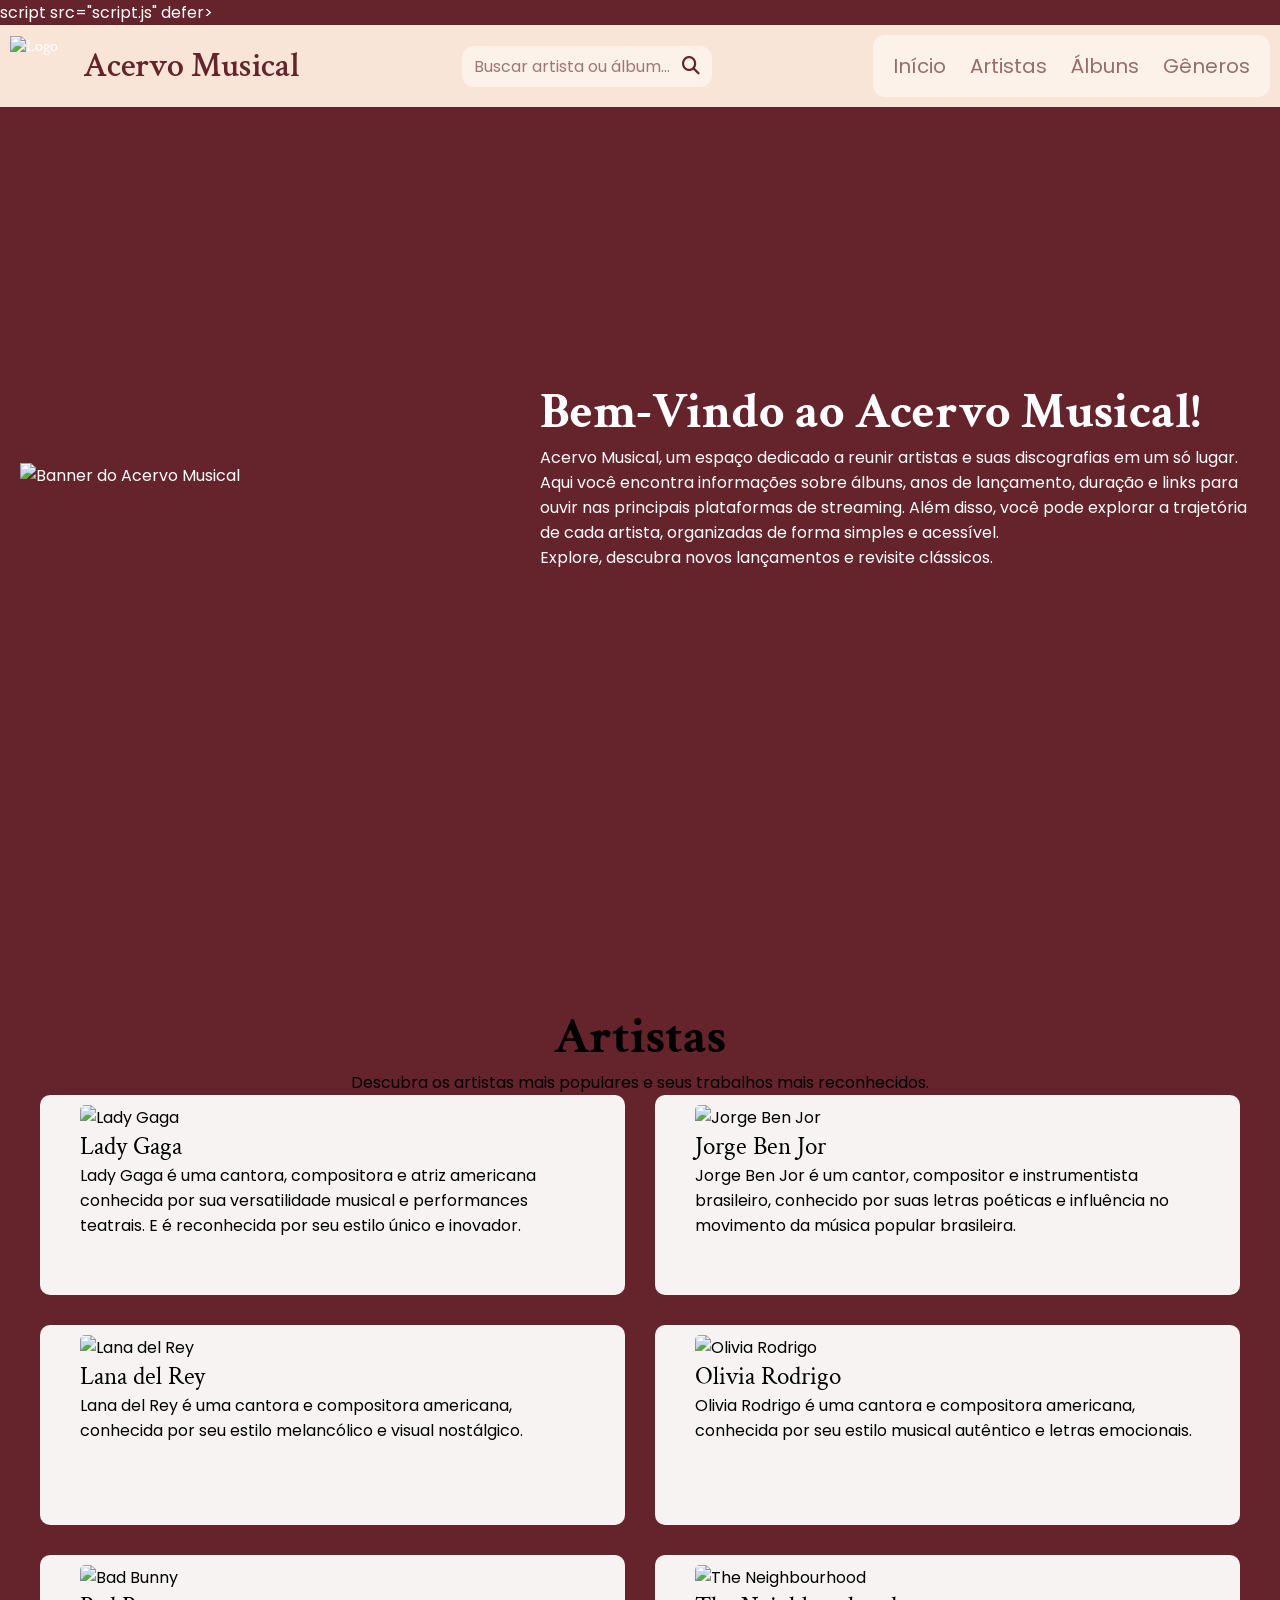
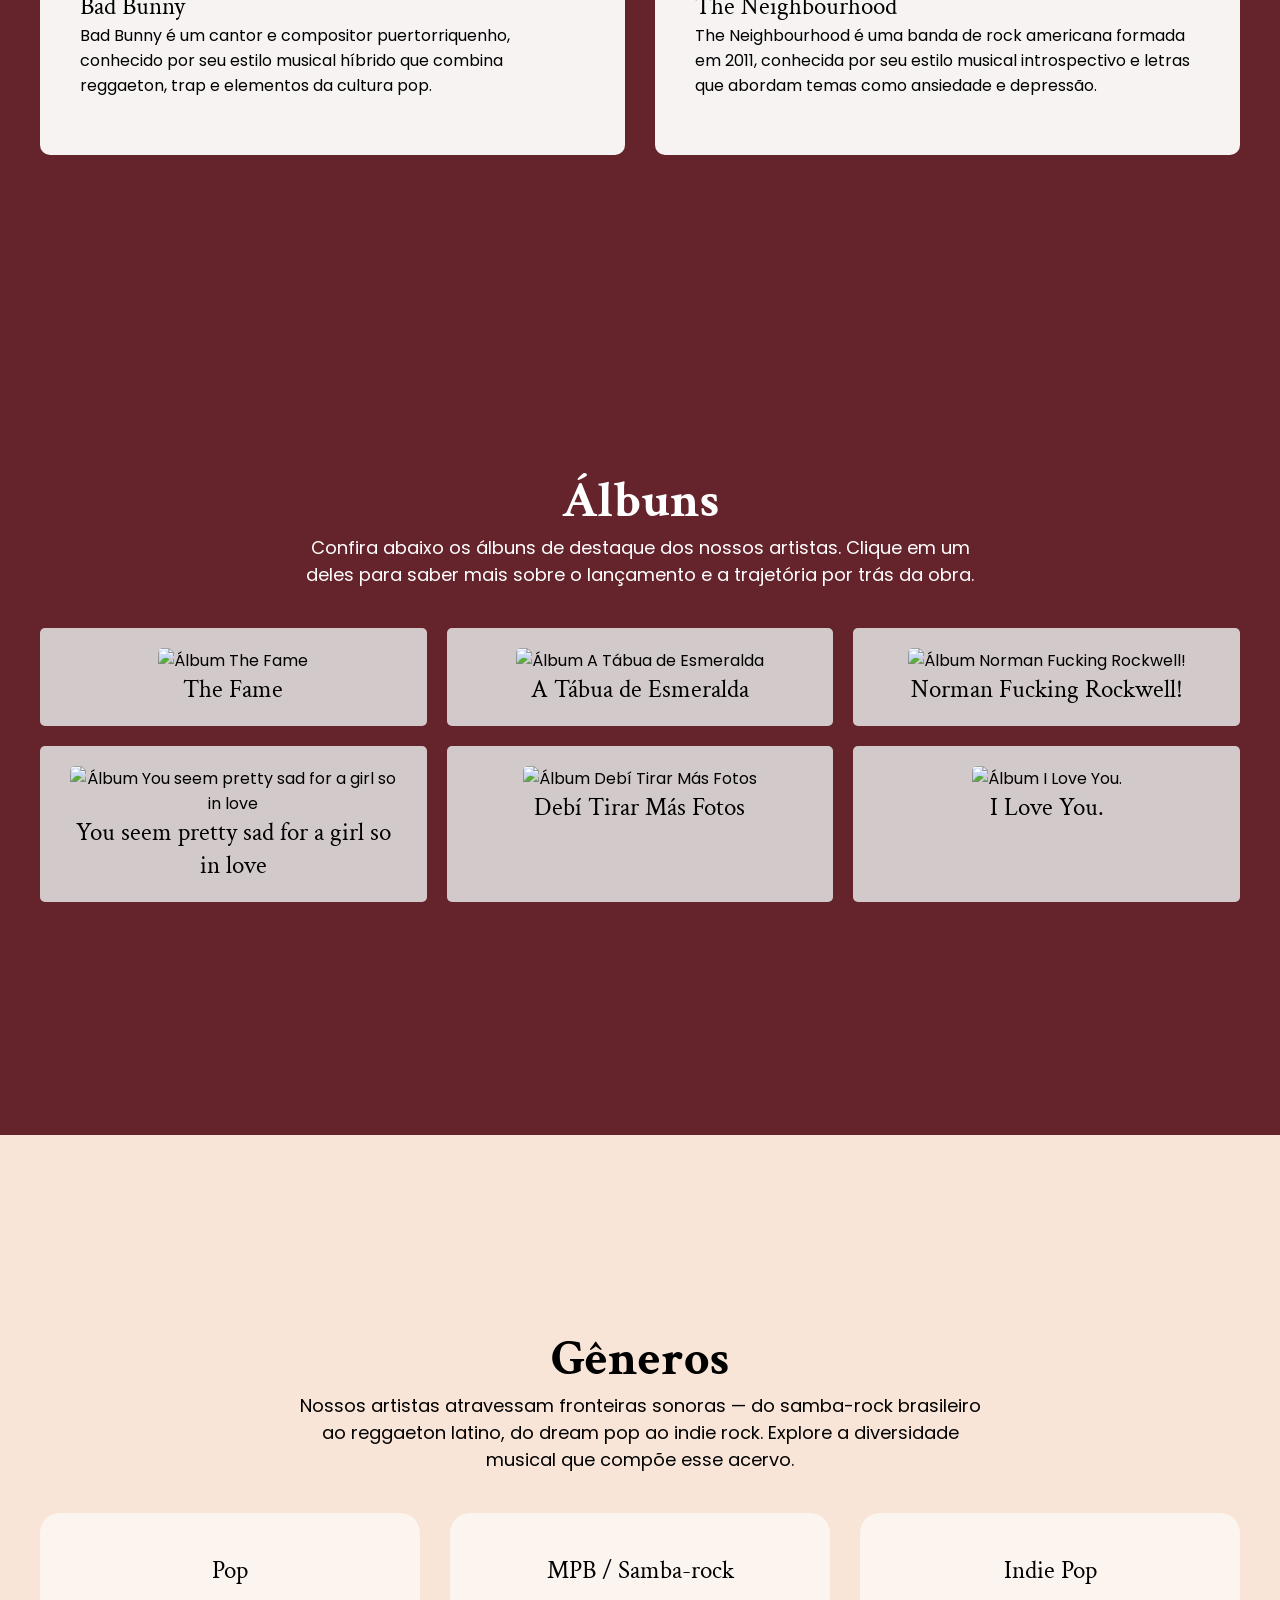
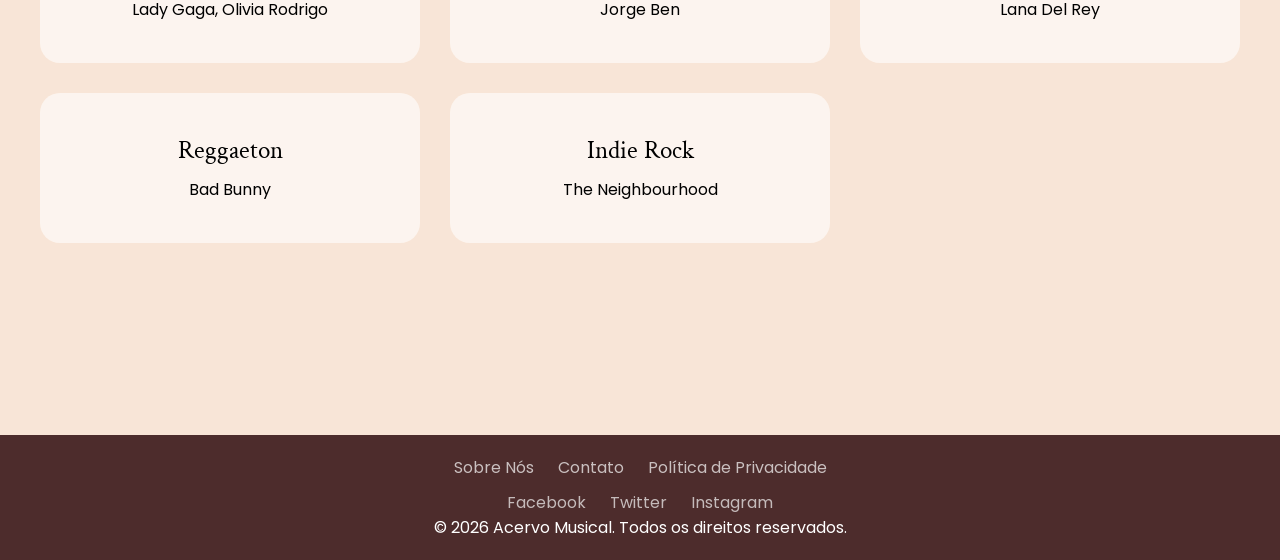
==== index.html @ 3eded98d "atualização 2.0" ====
<!DOCTYPE html>
<html lang="en">
<head>
    <meta charset="UTF-8">
    <meta name="viewport" content="width=device-width, initial-scale=1.0">
    <link rel="stylesheet" href="style.css">
   <link rel="preconnect" href="https://fonts.googleapis.com">
<link rel="preconnect" href="https://fonts.gstatic.com" crossorigin>
<link rel="stylesheet" href="https://cdnjs.cloudflare.com/ajax/libs/font-awesome/6.5.1/css/all.min.css">
<link href="https://fonts.googleapis.com/css2?family=Crimson+Text:ital,wght@0,400;0,600;0,700;1,400;1,600;1,700&family=Poppins:ital,wght@0,100;0,200;0,300;0,400;0,500;0,600;0,700;0,800;0,900;1,100;1,200;1,300;1,400;1,500;1,600;1,700;1,800;1,900&display=swap" rel="stylesheet">
script src="script.js" defer></script>
    <title>Acervo Musical</title>
</head>
<body>
    <header>
         <div class="marca">
        <img src="imagens/logo.png" alt="Logo" class="logotipo">
        <span class="titulo">Acervo Musical</span>
    </div>

     <div class="barraPesquisa">
        <input type="text" id="pesquisaInput" placeholder="Buscar artista ou álbum...">
       <button type="submit" id="pesquisaBtn">
         <i class="fa-solid fa-magnifying-glass"></i>
       </button>
    </div>
        <nav>
            <ul>
                <li><a href="#inicio">Início</a></li>
                <li><a href="#artistas">Artistas</a></li>
                <li><a href="#albuns">Álbuns</a></li>
                <li><a href="#gêneros">Gêneros</a></li>
            </ul>
        </nav>
        </ul>
    </header>

<!-- seção 1 -->
    <section class="secao1" id="inicio">
        <img class="banner" src="imagens/intro1.png" alt="Banner do Acervo Musical">
        <div class="texto">
            <h1>Bem-Vindo ao Acervo Musical!</h1>
            <p>Acervo Musical, um espaço dedicado a reunir artistas e suas discografias em um só lugar. Aqui você encontra informações sobre álbuns, anos de lançamento, duração e links para ouvir nas principais plataformas de streaming. Além disso, você pode explorar a trajetória de cada artista, organizadas de forma simples e acessível. <br>Explore, descubra novos lançamentos e revisite clássicos.</p>
        </div>
    </section>

    <!-- seção 2 -->
    <section class="secao2" id="artistas">
        <h2 class="titulosecao">Artistas</h2>
        <p>Descubra os artistas mais populares e seus trabalhos mais reconhecidos.</p>
        <div class="artistasCards">
            <!-- Conteúdo da seção de artistas -->
             <div class="card">
                <img src="imagens/Lady Gaga ♰.jpg" alt="Lady Gaga" width="200" height="200">
                <h3>Lady Gaga</h3>
                <p>Lady Gaga é uma cantora, compositora e atriz americana conhecida por sua versatilidade musical e performances teatrais. E é reconhecida por seu estilo único e inovador.</p>
             </div>
             <div class="card">
                <img src="imagens/jorge ben, jorge benjor.jpg" alt="Jorge Ben Jor" width="200" height="200">
                <h3>Jorge Ben Jor</h3>
                <p>Jorge Ben Jor é um cantor, compositor e instrumentista brasileiro, conhecido por suas letras poéticas e influência no movimento da música popular brasileira.</p>
             </div>
            <div class="card">
                <img src="imagens/Lana del Rey.jpg" alt="Lana del Rey" width="200" height="200">
                <h3>Lana del Rey</h3>
                <p>Lana del Rey é uma cantora e compositora americana, conhecida por seu estilo melancólico e visual nostálgico.</p>
            </div>
            <div class="card">
                <img src="imagens/Olivia!.jpg" alt="Olivia Rodrigo" width="200" height="200">
                <h3>Olivia Rodrigo</h3>
                <p>Olivia Rodrigo é uma cantora e compositora americana, conhecida por seu estilo musical autêntico e letras emocionais.</p>
            </div>
            <div class="card">
                <img src="imagens/badbunny.jpg" alt="Bad Bunny" width="200" height="200">
                <h3>Bad Bunny</h3>
                <p>Bad Bunny é um cantor e compositor puertorriquenho, conhecido por seu estilo musical híbrido que combina reggaeton, trap e elementos da cultura pop.</p>
            </div>
            <div class="card">
                <img src="imagens/The nbhd ⋆౨ৎ˚⟡˖.jpg" alt="The Neighbourhood" width="200" height="200">
                <h3>The Neighbourhood</h3>
                <p>The Neighbourhood é uma banda de rock americana formada em 2011, conhecida por seu estilo musical introspectivo e letras que abordam temas como ansiedade e depressão.</p>
            </div>
        </div>
    </section>

    <!-- Seção 3: Álbuns -->
    <section class="secao3" id="albuns">
        <h2 class="titulosecao">Álbuns</h2>
        <p class="introsecao">Confira abaixo os álbuns de destaque dos nossos artistas. Clique em um deles para saber mais sobre o lançamento e a trajetória por trás da obra.</p>
         <div class="divalbunsimg">
        <div class="albumCard">
          <img src="imagens/Lady Gaga _ The Fame Album Cover HQ.jpg" alt="Álbum The Fame">
          <h3>The Fame</h3>
        </div>
        <div class="albumCard">
         <img src="imagens/Jorge Ben - A Tabua De Esmeralda _ Jorge ben, Tabua de esmeralda, Capas de álbuns de rock.jpg" alt="Álbum A Tábua de Esmeralda">
         <h3>A Tábua de Esmeralda</h3>
        </div>
            <div class="albumCard">
         <img src="imagens/Lana Del Rey - Norman Fucking Rockwell! album cover.jpg" alt="Álbum Norman Fucking Rockwell!">
         <h3>Norman Fucking Rockwell!</h3>
        </div>
            <div class="albumCard">
         <img src="imagens/download (5).jpg" alt="Álbum You seem pretty sad for a girl so in love">
         <h3>You seem pretty sad for a girl so in love</h3>
        </div>
             <div class="albumCard">
         <img src="imagens/DTmF.jpg" alt="Álbum Debí Tirar Más Fotos">
         <h3>Debí Tirar Más Fotos</h3>
        </div>
               <div class="albumCard">
         <img src="imagens/download (6).jpg" alt="Álbum I Love You.">
         <h3>I Love You.</h3>
        </div>


    </section>

    <!-- Seção 4: Gêneros -->
    <section class="secao4" id="gêneros">
    <h2 class="titulosecao">Gêneros</h2>
    <p class="introsecao">Nossos artistas atravessam fronteiras sonoras — do samba-rock brasileiro ao reggaeton latino, do dream pop ao indie rock. Explore a diversidade musical que compõe esse acervo.</p>

    <div class="generosCards">
        <div class="generoCard">
            <h3>Pop</h3>
            <p>Lady Gaga, Olivia Rodrigo</p>
        </div>

        <div class="generoCard">
            <h3>MPB / Samba-rock</h3>
            <p>Jorge Ben</p>
        </div>

        <div class="generoCard">
            <h3>Indie Pop</h3>
            <p>Lana Del Rey</p>
        </div>

        <div class="generoCard">
            <h3>Reggaeton</h3>
            <p>Bad Bunny</p>
        </div>

        <div class="generoCard">
            <h3>Indie Rock</h3>
            <p>The Neighbourhood</p>
        </div>
    </div>
</section>
</body>
<footer>
    <div class="footer-links">
      <a href="#">Sobre Nós</a>
      <a href="#">Contato</a>
      <a href="#">Política de Privacidade</a>
    </div>
    <div class="social-media">
      <a href="#">Facebook</a>
      <a href="#">Twitter</a>
      <a href="#">Instagram</a>
    </div>
    <p>&copy; 2026 Acervo Musical. Todos os direitos reservados.</p>
</footer>
</html>
---- style.css ----
*{
    margin: 0;
    padding: 0;
    box-sizing: border-box;
}

html{
    scroll-behavior: smooth;
}
body{
    font-family: 'Poppins', serif;
    background-color: #65232B;
    color: #fff;
}

a{
    color:rgb(109, 55, 55);
    opacity: 0.7;
    transition: all 0.3s ease-in-out;
    text-decoration: none;

    &:hover{
        opacity: 1;
    }
}


header{
    width: 100%;
    display: flex;
    justify-content: space-between;
    padding: 10px;
    background-color: #F8E5D7;
    align-items: center;
    position: fixed;
    z-index: 99;

    .marca{
        display: flex;
        align-items: center;
        gap: 13px;
        font-family: 'Crimson Text', serif;
    }
    .titulo{
        font-size: 34px;
        color: #65232B;
        font-weight: 600;
    }
    
    ul{
        display: flex;
        list-style: none;
        gap: 24px;
        font-size: 20px;
        background-color: rgba(255, 255, 255, 0.466);
        padding: 16px 20px;
        border-radius: 12px;
    }
}

.logotipo{
    width: 60px;
    height: 60px;
}

.barraPesquisa{
    display: flex;
    align-items: center;
    background-color: rgba(255, 255, 255, 0.466);
    border-radius: 12px;
    padding: 8px 12px;
    gap: 8px;

    input{
        border: none;
        background: transparent;
        outline: none;
        font-family: 'Poppins', serif;
        font-size: 16px;
        color: #65232B;
        width: 200px;

        &::placeholder{
            color: rgba(101, 35, 43, 0.6);
        }
    
}

    button{
        border: none;
        background: transparent;
        cursor: pointer;
        font-size: 18px;
        color: #65232B;
        transition: transform 0.2s ease-in-out;

        &:hover{
            transform: scale(1.1);
        }
    }
}


.titulosecao{
    font-size: 50px;
    font-family: 'Crimson Text', serif;
    text-align: center;
}


.secao1{
    background-color: #65232B;
    background-position: center;
    min-height: 100vh;
    height: auto;
    padding: 80px 20px;
    display: flex;
    flex-direction: row;
    justify-content: center;
    align-items: center;
    gap: 40px;

    .banner{
        height: 60%;
        width: 40%;
    }

    .texto{
        width:60%;

      h1{
         font-family: 'Crimson Text', serif;
         font-size: 50px;
        }
    }
}


.secao2{
    background-image: url(imagens/secao2.jpg);
    background-size: cover;
    background-position: center;
    min-height: 100vh;
    height: auto;
    padding: 80px 20px;
    display: flex;
    flex-direction: column;
    align-items: center;
    justify-content: center;
    color:black;
}

.artistasCards{
    display: grid;
    grid-template-columns: repeat(2, 1fr);
    flex-wrap: wrap;
    justify-content: center;
    gap: 30px;
    width: 100%;
    max-width: 1200px;
}

.card{ 
    width: 100%;
    min-height: 200px;   
    background-color: rgba(255, 255, 255, 0.945);
    border-radius: 10px;
    padding: 10px 40px;
    color: black;
    box-sizing: border-box;
    overflow: hidden;

    h3{
        font-family: 'Crimson Text', serif;
        font-size: 25px;
        font-weight: 300;
    }

    img{
        width: 60%;
        height: 300px;
        border-radius: 5px;
        object-fit: cover;
    }
}

.secao3{
    min-height: 100vh;
    height: auto;
    padding: 60px 20px;
    display: flex;
    flex-direction: column;
    align-items: center;
    justify-content: center;
    
}

.divalbunsimg{
    display: grid;
    grid-template-columns: repeat(3, 1fr);
    justify-content: center;
    gap: 20px;
    width: 100%;
    max-width: 1200px;
}

.albumCard{ 
    width: 100%;
    min-height: 40px;   
    background-color: rgba(224, 222, 222, 0.89);
    border-radius: 5px;
    padding: 20px 30px;
    color: black;
    box-sizing: border-box;
    overflow: hidden;
    text-align: center;

    h3{
        font-family: 'Crimson Text', serif;
        font-size: 25px;
        font-weight: 200;
    }

    img{
        width: 90%;
        height: 300px;
        object-fit: cover;
        border-radius: 5px;
    }
}


.secao4{
    color: black;
    background-color: #F8E5D7;
    min-height: 100vh;
    display: flex;
    flex-direction: column;
    align-items: center;
    justify-content: center;
    padding: 60px 20px;
}

.introsecao{
    max-width: 700px;
    text-align: center;
    margin-bottom: 40px;
    font-size: 18px;
}

.generosCards{
    display: grid;
    grid-template-columns: repeat(3, 1fr);
    gap: 30px;
    width: 100%;
    max-width: 1200px;
}

.generoCard{
    min-height: 150px;
    background-color: rgba(255, 255, 255, 0.596);
    border-radius: 20px;
    padding: 20px;
    color: black;
    box-sizing: border-box;
    overflow: hidden;
    display: flex;
    flex-direction: column;
    align-items: center;
    justify-content: center;
    text-align: center;

    h3{
        font-family: 'Crimson Text', serif;
        font-size: 25px;
        font-weight: 200;
        margin-bottom: 10px;
    }
}

footer{
    background-color: #4d2c2c;
    color: #fff;
    padding: 20px;
    text-align: center;
}

.footer-links {
  margin-bottom: 10px;
}

.footer-links a {
  color: #fff;
  text-decoration: none;
  margin: 0 10px;
}

.social-media a {
  color: #f8f8f8;
  text-decoration: none;
  margin: 0 10px;
}
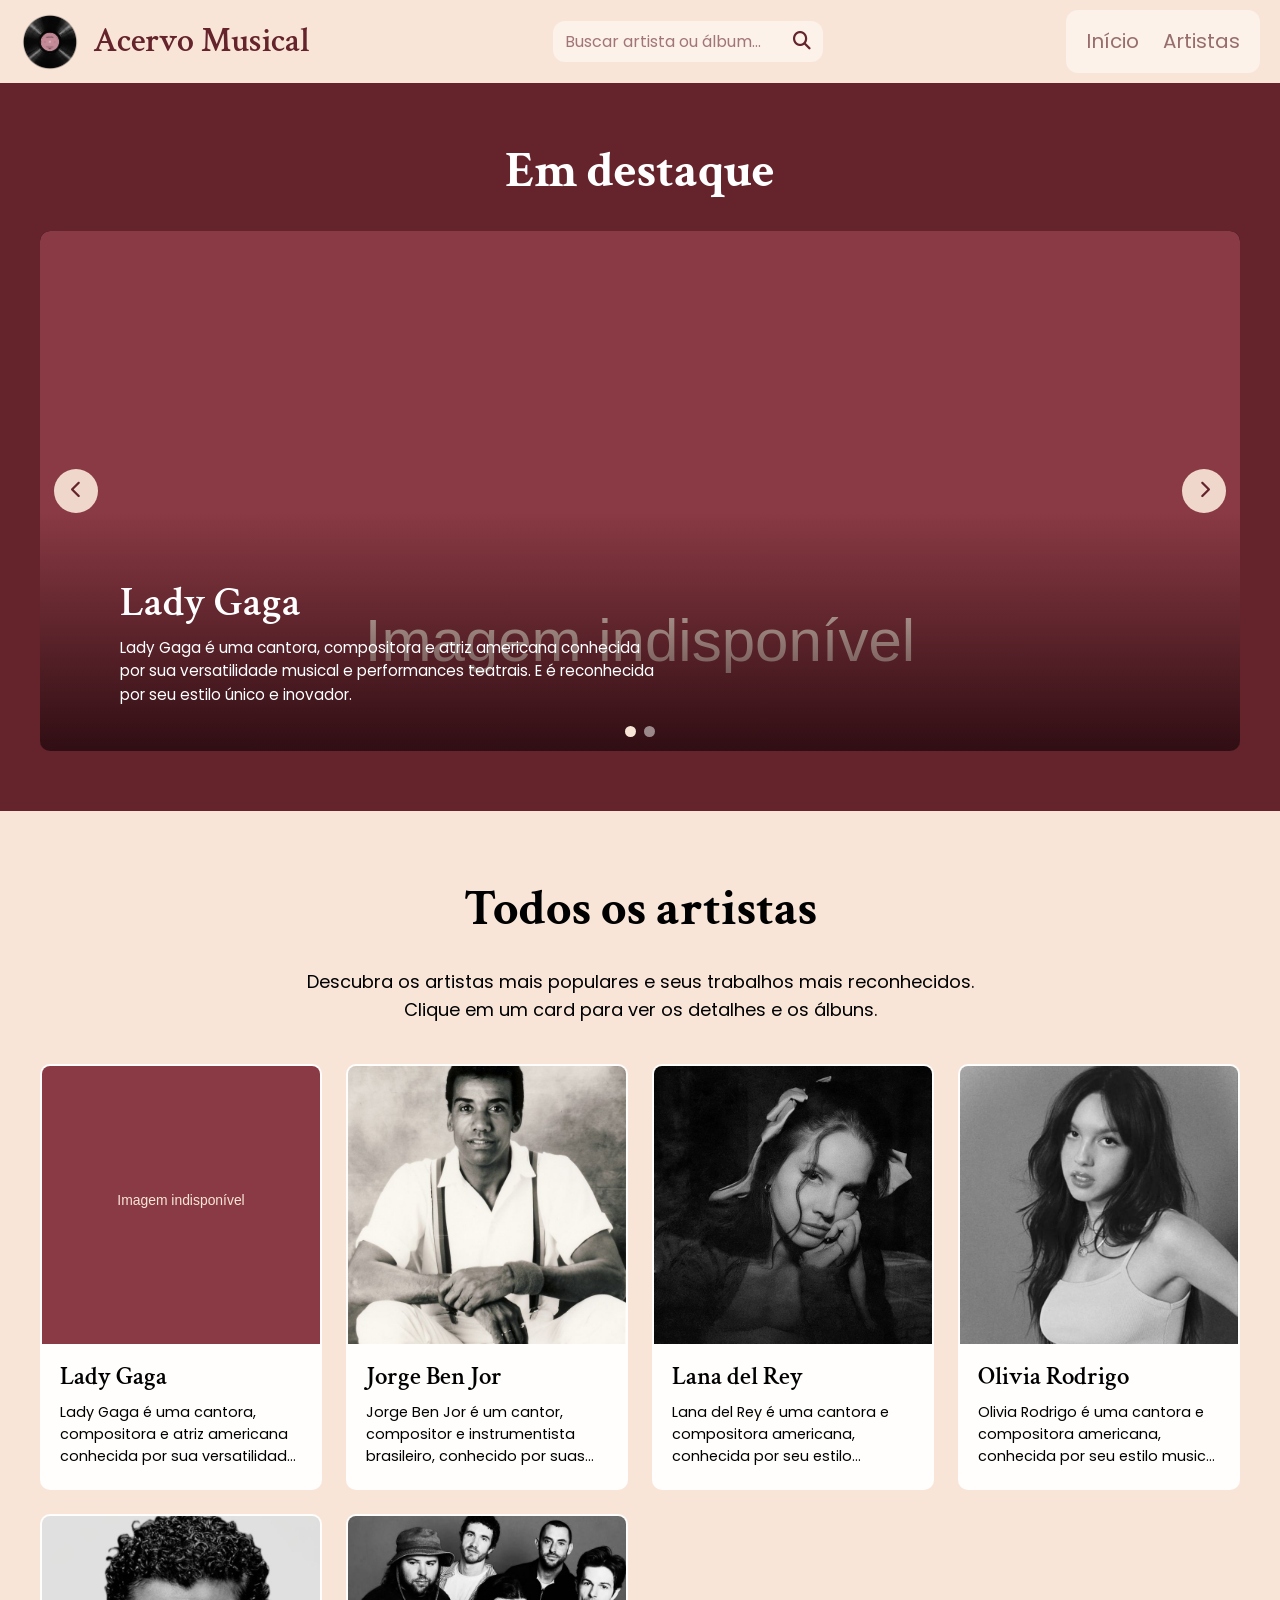
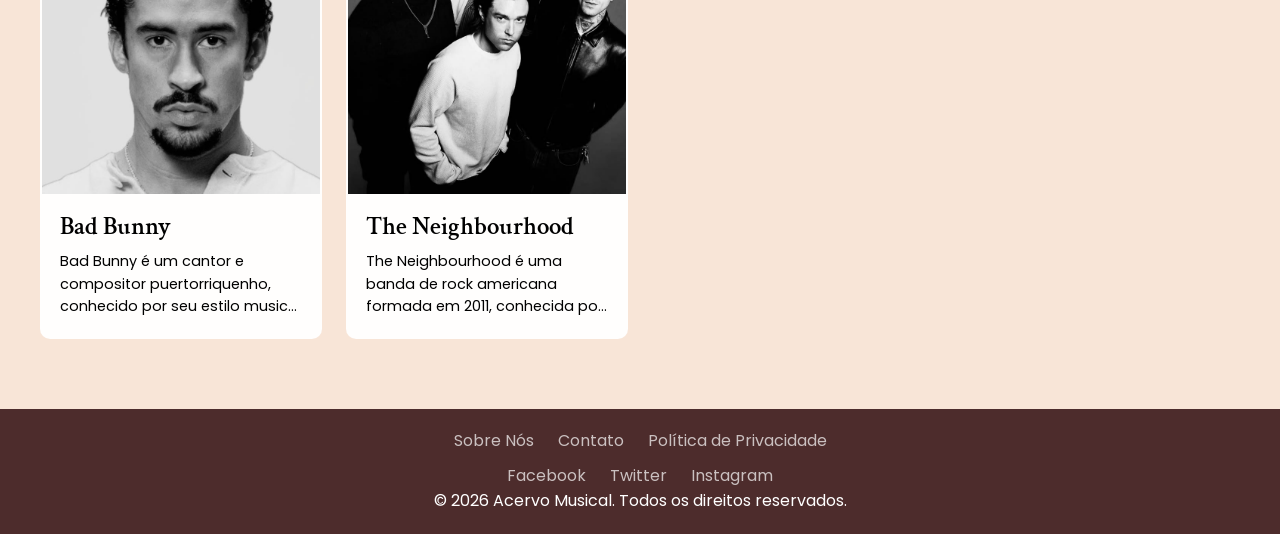
==== commit 2e4c70f2: "Nova atualização 0.1??" ====
--- a/index.html
+++ b/index.html
@@ -1,165 +1,74 @@
 <!DOCTYPE html>
-<html lang="en">
+<html lang="pt-BR">
 <head>
     <meta charset="UTF-8">
     <meta name="viewport" content="width=device-width, initial-scale=1.0">
-    <link rel="stylesheet" href="style.css">
-   <link rel="preconnect" href="https://fonts.googleapis.com">
-<link rel="preconnect" href="https://fonts.gstatic.com" crossorigin>
-<link rel="stylesheet" href="https://cdnjs.cloudflare.com/ajax/libs/font-awesome/6.5.1/css/all.min.css">
-<link href="https://fonts.googleapis.com/css2?family=Crimson+Text:ital,wght@0,400;0,600;0,700;1,400;1,600;1,700&family=Poppins:ital,wght@0,100;0,200;0,300;0,400;0,500;0,600;0,700;0,800;0,900;1,100;1,200;1,300;1,400;1,500;1,600;1,700;1,800;1,900&display=swap" rel="stylesheet">
-script src="script.js" defer></script>
+    <link rel="preconnect" href="https://fonts.googleapis.com">
+    <link rel="preconnect" href="https://fonts.gstatic.com" crossorigin>
+    <link rel="stylesheet" href="https://cdnjs.cloudflare.com/ajax/libs/font-awesome/6.5.1/css/all.min.css">
+    <link href="https://fonts.googleapis.com/css2?family=Crimson+Text:ital,wght@0,400;0,600;0,700;1,400&family=Poppins:wght@300;400;500;600&display=swap" rel="stylesheet">
+    <link rel="stylesheet" href="./assets/css/style.css">
+    <script src="./assets/js/app.js" type="module"></script>
     <title>Acervo Musical</title>
 </head>
 <body>
     <header>
-         <div class="marca">
-        <img src="imagens/logo.png" alt="Logo" class="logotipo">
-        <span class="titulo">Acervo Musical</span>
-    </div>
+        <a class="marca" href="index.html" aria-label="Acervo Musical, página inicial">
+            <img src="assets/imagens/logo.png" alt="Logotipo" class="logotipo">
+            <span class="titulo">Acervo Musical</span>
+        </a>
 
-     <div class="barraPesquisa">
-        <input type="text" id="pesquisaInput" placeholder="Buscar artista ou álbum...">
-       <button type="submit" id="pesquisaBtn">
-         <i class="fa-solid fa-magnifying-glass"></i>
-       </button>
-    </div>
+        <div class="barraPesquisa">
+            <input type="text" id="pesquisaInput" placeholder="Buscar artista ou álbum..." aria-label="Buscar artista ou álbum">
+            <button type="button" id="pesquisaBtn" aria-label="Buscar">
+                <i class="fa-solid fa-magnifying-glass"></i>
+            </button>
+        </div>
+
         <nav>
             <ul>
-                <li><a href="#inicio">Início</a></li>
-                <li><a href="#artistas">Artistas</a></li>
-                <li><a href="#albuns">Álbuns</a></li>
-                <li><a href="#gêneros">Gêneros</a></li>
+                <li><a href="index.html">Início</a></li>
+                <li><a href="index.html#artistas">Artistas</a></li>
             </ul>
         </nav>
-        </ul>
     </header>
 
-<!-- seção 1 -->
-    <section class="secao1" id="inicio">
-        <img class="banner" src="imagens/intro1.png" alt="Banner do Acervo Musical">
-        <div class="texto">
-            <h1>Bem-Vindo ao Acervo Musical!</h1>
-            <p>Acervo Musical, um espaço dedicado a reunir artistas e suas discografias em um só lugar. Aqui você encontra informações sobre álbuns, anos de lançamento, duração e links para ouvir nas principais plataformas de streaming. Além disso, você pode explorar a trajetória de cada artista, organizadas de forma simples e acessível. <br>Explore, descubra novos lançamentos e revisite clássicos.</p>
+    <main>
+        <!-- Tela 1: itens em destaque (carrossel) -->
+        <section class="secao-destaques" id="inicio" aria-labelledby="titulo-destaques">
+            <h2 class="titulosecao" id="titulo-destaques">Em destaque</h2>
+            <div class="carrossel" id="carrossel" aria-roledescription="carrossel">
+                <div class="carrossel-trilho" id="carrossel-trilho"></div>
+                <button class="carrossel-seta anterior" id="seta-anterior" aria-label="Destaque anterior">
+                    <i class="fa-solid fa-chevron-left"></i>
+                </button>
+                <button class="carrossel-seta proxima" id="seta-proxima" aria-label="Próximo destaque">
+                    <i class="fa-solid fa-chevron-right"></i>
+                </button>
+                <div class="carrossel-pontos" id="carrossel-pontos"></div>
+            </div>
+        </section>
+
+        <!-- Tela 1: todos os itens (grade de cards) -->
+        <section class="secao-artistas" id="artistas" aria-labelledby="titulo-artistas">
+            <h2 class="titulosecao" id="titulo-artistas">Todos os artistas</h2>
+            <p class="introsecao">Descubra os artistas mais populares e seus trabalhos mais reconhecidos. Clique em um card para ver os detalhes e os álbuns.</p>
+            <div class="artistasCards" id="lista-artistas"></div>
+        </section>
+    </main>
+
+    <footer>
+        <div class="footer-links">
+            <a href="#">Sobre Nós</a>
+            <a href="#">Contato</a>
+            <a href="#">Política de Privacidade</a>
         </div>
-    </section>
-
-    <!-- seção 2 -->
-    <section class="secao2" id="artistas">
-        <h2 class="titulosecao">Artistas</h2>
-        <p>Descubra os artistas mais populares e seus trabalhos mais reconhecidos.</p>
-        <div class="artistasCards">
-            <!-- Conteúdo da seção de artistas -->
-             <div class="card">
-                <img src="imagens/Lady Gaga ♰.jpg" alt="Lady Gaga" width="200" height="200">
-                <h3>Lady Gaga</h3>
-                <p>Lady Gaga é uma cantora, compositora e atriz americana conhecida por sua versatilidade musical e performances teatrais. E é reconhecida por seu estilo único e inovador.</p>
-             </div>
-             <div class="card">
-                <img src="imagens/jorge ben, jorge benjor.jpg" alt="Jorge Ben Jor" width="200" height="200">
-                <h3>Jorge Ben Jor</h3>
-                <p>Jorge Ben Jor é um cantor, compositor e instrumentista brasileiro, conhecido por suas letras poéticas e influência no movimento da música popular brasileira.</p>
-             </div>
-            <div class="card">
-                <img src="imagens/Lana del Rey.jpg" alt="Lana del Rey" width="200" height="200">
-                <h3>Lana del Rey</h3>
-                <p>Lana del Rey é uma cantora e compositora americana, conhecida por seu estilo melancólico e visual nostálgico.</p>
-            </div>
-            <div class="card">
-                <img src="imagens/Olivia!.jpg" alt="Olivia Rodrigo" width="200" height="200">
-                <h3>Olivia Rodrigo</h3>
-                <p>Olivia Rodrigo é uma cantora e compositora americana, conhecida por seu estilo musical autêntico e letras emocionais.</p>
-            </div>
-            <div class="card">
-                <img src="imagens/badbunny.jpg" alt="Bad Bunny" width="200" height="200">
-                <h3>Bad Bunny</h3>
-                <p>Bad Bunny é um cantor e compositor puertorriquenho, conhecido por seu estilo musical híbrido que combina reggaeton, trap e elementos da cultura pop.</p>
-            </div>
-            <div class="card">
-                <img src="imagens/The nbhd ⋆౨ৎ˚⟡˖.jpg" alt="The Neighbourhood" width="200" height="200">
-                <h3>The Neighbourhood</h3>
-                <p>The Neighbourhood é uma banda de rock americana formada em 2011, conhecida por seu estilo musical introspectivo e letras que abordam temas como ansiedade e depressão.</p>
-            </div>
+        <div class="social-media">
+            <a href="#">Facebook</a>
+            <a href="#">Twitter</a>
+            <a href="#">Instagram</a>
         </div>
-    </section>
-
-    <!-- Seção 3: Álbuns -->
-    <section class="secao3" id="albuns">
-        <h2 class="titulosecao">Álbuns</h2>
-        <p class="introsecao">Confira abaixo os álbuns de destaque dos nossos artistas. Clique em um deles para saber mais sobre o lançamento e a trajetória por trás da obra.</p>
-         <div class="divalbunsimg">
-        <div class="albumCard">
-          <img src="imagens/Lady Gaga _ The Fame Album Cover HQ.jpg" alt="Álbum The Fame">
-          <h3>The Fame</h3>
-        </div>
-        <div class="albumCard">
-         <img src="imagens/Jorge Ben - A Tabua De Esmeralda _ Jorge ben, Tabua de esmeralda, Capas de álbuns de rock.jpg" alt="Álbum A Tábua de Esmeralda">
-         <h3>A Tábua de Esmeralda</h3>
-        </div>
-            <div class="albumCard">
-         <img src="imagens/Lana Del Rey - Norman Fucking Rockwell! album cover.jpg" alt="Álbum Norman Fucking Rockwell!">
-         <h3>Norman Fucking Rockwell!</h3>
-        </div>
-            <div class="albumCard">
-         <img src="imagens/download (5).jpg" alt="Álbum You seem pretty sad for a girl so in love">
-         <h3>You seem pretty sad for a girl so in love</h3>
-        </div>
-             <div class="albumCard">
-         <img src="imagens/DTmF.jpg" alt="Álbum Debí Tirar Más Fotos">
-         <h3>Debí Tirar Más Fotos</h3>
-        </div>
-               <div class="albumCard">
-         <img src="imagens/download (6).jpg" alt="Álbum I Love You.">
-         <h3>I Love You.</h3>
-        </div>
-
-
-    </section>
-
-    <!-- Seção 4: Gêneros -->
-    <section class="secao4" id="gêneros">
-    <h2 class="titulosecao">Gêneros</h2>
-    <p class="introsecao">Nossos artistas atravessam fronteiras sonoras — do samba-rock brasileiro ao reggaeton latino, do dream pop ao indie rock. Explore a diversidade musical que compõe esse acervo.</p>
-
-    <div class="generosCards">
-        <div class="generoCard">
-            <h3>Pop</h3>
-            <p>Lady Gaga, Olivia Rodrigo</p>
-        </div>
-
-        <div class="generoCard">
-            <h3>MPB / Samba-rock</h3>
-            <p>Jorge Ben</p>
-        </div>
-
-        <div class="generoCard">
-            <h3>Indie Pop</h3>
-            <p>Lana Del Rey</p>
-        </div>
-
-        <div class="generoCard">
-            <h3>Reggaeton</h3>
-            <p>Bad Bunny</p>
-        </div>
-
-        <div class="generoCard">
-            <h3>Indie Rock</h3>
-            <p>The Neighbourhood</p>
-        </div>
-    </div>
-</section>
+        <p>&copy; 2026 Acervo Musical. Todos os direitos reservados.</p>
+    </footer>
 </body>
-<footer>
-    <div class="footer-links">
-      <a href="#">Sobre Nós</a>
-      <a href="#">Contato</a>
-      <a href="#">Política de Privacidade</a>
-    </div>
-    <div class="social-media">
-      <a href="#">Facebook</a>
-      <a href="#">Twitter</a>
-      <a href="#">Instagram</a>
-    </div>
-    <p>&copy; 2026 Acervo Musical. Todos os direitos reservados.</p>
-</footer>
 </html>
--- a/assets/css/style.css
+++ b/assets/css/style.css
@@ -0,0 +1,412 @@
+:root {
+    --vinho: #65232B;
+    --vinho-escuro: #4d2c2c;
+    --creme: #F8E5D7;
+    --vidro: rgba(255, 255, 255, 0.466);
+    --raio: 10px;
+    --largura: 1200px;
+}
+
+* {
+    margin: 0;
+    padding: 0;
+    box-sizing: border-box;
+}
+
+html { scroll-behavior: smooth; }
+
+body {
+    font-family: 'Poppins', sans-serif;
+    background-color: var(--vinho);
+    color: #fff;
+    line-height: 1.55;
+}
+
+img { display: block; max-width: 100%; }
+
+a {
+    color: rgb(109, 55, 55);
+    opacity: 0.7;
+    transition: all 0.3s ease-in-out;
+    text-decoration: none;
+}
+a:hover { opacity: 1; }
+
+:focus-visible {
+    outline: 3px solid #c2185b;
+    outline-offset: 2px;
+}
+
+/* ---------- Cabeçalho ---------- */
+header {
+    width: 100%;
+    display: flex;
+    justify-content: space-between;
+    align-items: center;
+    flex-wrap: wrap;
+    gap: 12px;
+    padding: 10px 20px;
+    background-color: var(--creme);
+    position: sticky;
+    top: 0;
+    z-index: 99;
+}
+
+.marca {
+    display: flex;
+    align-items: center;
+    gap: 13px;
+    font-family: 'Crimson Text', serif;
+    opacity: 1;
+}
+
+.titulo {
+    font-size: 34px;
+    color: var(--vinho);
+    font-weight: 600;
+}
+
+.logotipo {
+    width: 60px;
+    height: 60px;
+    object-fit: contain;
+}
+
+.barraPesquisa {
+    display: flex;
+    align-items: center;
+    background-color: var(--vidro);
+    border-radius: 12px;
+    padding: 8px 12px;
+    gap: 8px;
+}
+.barraPesquisa input {
+    border: none;
+    background: transparent;
+    outline: none;
+    font-family: 'Poppins', sans-serif;
+    font-size: 16px;
+    color: var(--vinho);
+    width: 220px;
+}
+.barraPesquisa input::placeholder { color: rgba(101, 35, 43, 0.6); }
+.barraPesquisa button {
+    border: none;
+    background: transparent;
+    cursor: pointer;
+    font-size: 18px;
+    color: var(--vinho);
+    transition: transform 0.2s ease-in-out;
+}
+.barraPesquisa button:hover { transform: scale(1.1); }
+
+header nav ul {
+    display: flex;
+    list-style: none;
+    gap: 24px;
+    font-size: 20px;
+    background-color: var(--vidro);
+    padding: 16px 20px;
+    border-radius: 12px;
+}
+
+/* ---------- Títulos ---------- */
+.titulosecao {
+    font-size: 50px;
+    font-family: 'Crimson Text', serif;
+    text-align: center;
+    margin-bottom: 20px;
+}
+
+.introsecao {
+    max-width: 700px;
+    margin: 0 auto 40px;
+    text-align: center;
+    font-size: 18px;
+}
+
+/* ---------- Tela 1: carrossel ---------- */
+.secao-destaques {
+    padding: 50px 20px 60px;
+}
+
+.carrossel {
+    position: relative;
+    overflow: hidden;
+    max-width: var(--largura);
+    margin: 0 auto;
+    border-radius: var(--raio);
+    background: #000;
+}
+.carrossel-trilho {
+    display: flex;
+    transition: transform 0.5s ease;
+}
+.slide {
+    position: relative;
+    flex: 0 0 100%;
+    height: clamp(280px, 48vw, 520px);
+    display: block;
+    color: #fff;
+    opacity: 1;
+}
+.slide img {
+    width: 100%;
+    height: 100%;
+    object-fit: cover;
+    object-position: center 25%;
+}
+.slide-texto {
+    position: absolute;
+    inset: auto 0 0 0;
+    padding: 60px 80px 44px;
+    background: linear-gradient(to top, rgba(40, 10, 15, 0.92), rgba(40, 10, 15, 0));
+}
+.slide-texto h3 {
+    font-family: 'Crimson Text', serif;
+    font-size: clamp(1.6rem, 4vw, 2.6rem);
+    font-weight: 600;
+}
+.slide-texto p {
+    max-width: 60ch;
+    font-size: 0.95rem;
+}
+
+.carrossel-seta {
+    position: absolute;
+    top: 50%;
+    transform: translateY(-50%);
+    width: 44px;
+    height: 44px;
+    border: 0;
+    border-radius: 50%;
+    background: rgba(248, 229, 215, 0.92);
+    color: var(--vinho);
+    font-size: 1.1rem;
+    cursor: pointer;
+}
+.carrossel-seta:hover { background: var(--creme); }
+.anterior { left: 14px; }
+.proxima { right: 14px; }
+
+.carrossel-pontos {
+    position: absolute;
+    bottom: 14px;
+    left: 0;
+    right: 0;
+    display: flex;
+    justify-content: center;
+    gap: 8px;
+}
+.ponto {
+    width: 11px;
+    height: 11px;
+    padding: 0;
+    border: 0;
+    border-radius: 50%;
+    background: rgba(255, 255, 255, 0.5);
+    cursor: pointer;
+}
+.ponto.ativo { background: var(--creme); }
+
+/* ---------- Tela 1: grade de cards ---------- */
+.secao-artistas {
+    background-color: var(--creme);
+    color: #000;
+    padding: 60px 20px 70px;
+}
+
+.artistasCards {
+    display: grid;
+    grid-template-columns: repeat(auto-fill, minmax(240px, 1fr));
+    gap: 24px;
+    max-width: var(--largura);
+    margin: 0 auto;
+}
+
+.card {
+    display: block;
+    background-color: rgba(255, 255, 255, 0.945);
+    border-radius: var(--raio);
+    overflow: hidden;
+    color: #000;
+    opacity: 1;
+    border: 2px solid transparent;
+    transition: border-color 0.2s, transform 0.2s;
+}
+.card:hover {
+    border-color: var(--vinho);
+    transform: translateY(-4px);
+}
+.card img {
+    width: 100%;
+    aspect-ratio: 1 / 1;
+    object-fit: cover;
+}
+.card-corpo { padding: 14px 18px 20px; }
+.card h3 {
+    font-family: 'Crimson Text', serif;
+    font-size: 25px;
+    font-weight: 600;
+    margin-bottom: 4px;
+}
+.card p {
+    font-size: 0.9rem;
+    display: -webkit-box;
+    -webkit-line-clamp: 3;
+    line-clamp: 3;
+    -webkit-box-orient: vertical;
+    overflow: hidden;
+}
+
+.mensagem {
+    grid-column: 1 / -1;
+    text-align: center;
+    padding: 24px 0;
+}
+.mensagem a { color: var(--vinho); opacity: 1; text-decoration: underline; }
+
+/* ---------- Tela 2: informações gerais ---------- */
+.secao-info {
+    background-color: var(--creme);
+    color: #000;
+    padding: 60px 20px;
+}
+
+.detalhe {
+    display: grid;
+    grid-template-columns: minmax(220px, 360px) 1fr;
+    gap: 32px;
+    align-items: start;
+    max-width: var(--largura);
+    margin: 0 auto;
+}
+.detalhe-foto {
+    width: 100%;
+    aspect-ratio: 1 / 1;
+    object-fit: cover;
+    border-radius: var(--raio);
+}
+.detalhe-painel {
+    background-color: rgba(255, 255, 255, 0.6);
+    border-radius: 20px;
+    padding: 28px 32px;
+}
+.detalhe-painel h1 {
+    font-family: 'Crimson Text', serif;
+    font-size: clamp(2rem, 5vw, 3rem);
+    color: var(--vinho);
+    line-height: 1.15;
+    margin-bottom: 8px;
+}
+.detalhe-resumo { margin-bottom: 22px; }
+
+.info-lista {
+    display: grid;
+    grid-template-columns: repeat(auto-fit, minmax(220px, 1fr));
+    gap: 16px 28px;
+}
+.info-lista dt {
+    font-size: 0.85rem;
+    color: var(--vinho);
+    font-weight: 600;
+}
+.info-lista dd { font-size: 1rem; }
+
+/* ---------- Tela 2: álbuns ---------- */
+.secao-albuns {
+    padding: 60px 20px 70px;
+}
+.galeria {
+    position: relative;
+    max-width: var(--largura);
+    margin: 0 auto;
+}
+.galeria-faixa {
+    display: flex;
+    gap: 20px;
+    overflow-x: auto;
+    scroll-snap-type: x mandatory;
+    scroll-behavior: smooth;
+    padding-bottom: 14px;
+}
+.albumCard {
+    flex: 0 0 clamp(200px, 26%, 280px);
+    scroll-snap-align: start;
+    background-color: rgba(224, 222, 222, 0.89);
+    border-radius: 5px;
+    padding: 16px;
+    color: #000;
+    text-align: center;
+}
+.albumCard img {
+    width: 100%;
+    aspect-ratio: 1 / 1;
+    object-fit: cover;
+    border-radius: 5px;
+    margin-bottom: 10px;
+}
+.albumCard h3 {
+    font-family: 'Crimson Text', serif;
+    font-size: 22px;
+    font-weight: 600;
+    line-height: 1.2;
+}
+.albumCard p { font-size: 0.85rem; color: #444; }
+
+.galeria-seta {
+    position: absolute;
+    right: 8px;
+    top: 38%;
+    width: 44px;
+    height: 44px;
+    border: 0;
+    border-radius: 50%;
+    background: var(--creme);
+    color: var(--vinho);
+    font-size: 1.1rem;
+    cursor: pointer;
+}
+
+/* ---------- Rodapé ---------- */
+footer {
+    background-color: var(--vinho-escuro);
+    color: #fff;
+    padding: 20px;
+    text-align: center;
+}
+.footer-links { margin-bottom: 10px; }
+.footer-links a,
+.social-media a {
+    color: #fff;
+    margin: 0 10px;
+}
+
+/* ---------- Responsivo ---------- */
+@media (max-width: 900px) {
+    header { justify-content: center; }
+    .titulo { font-size: 28px; }
+    .titulosecao { font-size: 38px; }
+    .detalhe { grid-template-columns: 1fr; }
+    .detalhe-foto { max-width: 360px; margin: 0 auto; }
+}
+
+@media (max-width: 600px) {
+    header nav ul { gap: 16px; font-size: 17px; padding: 12px 16px; }
+    .barraPesquisa { width: 100%; }
+    .barraPesquisa input { width: 100%; }
+    .slide-texto { padding: 40px 20px 40px; }
+    .slide-texto p { display: none; }
+    .carrossel-seta { width: 36px; height: 36px; }
+    .artistasCards { grid-template-columns: repeat(2, 1fr); gap: 14px; }
+    .card-corpo { padding: 10px 12px 14px; }
+    .card h3 { font-size: 20px; }
+    .card p { display: none; }
+    .detalhe-painel { padding: 20px; }
+    .albumCard { flex-basis: 65%; }
+}
+
+@media (prefers-reduced-motion: reduce) {
+    html { scroll-behavior: auto; }
+    .carrossel-trilho, .card, .galeria-faixa { transition: none; scroll-behavior: auto; }
+}
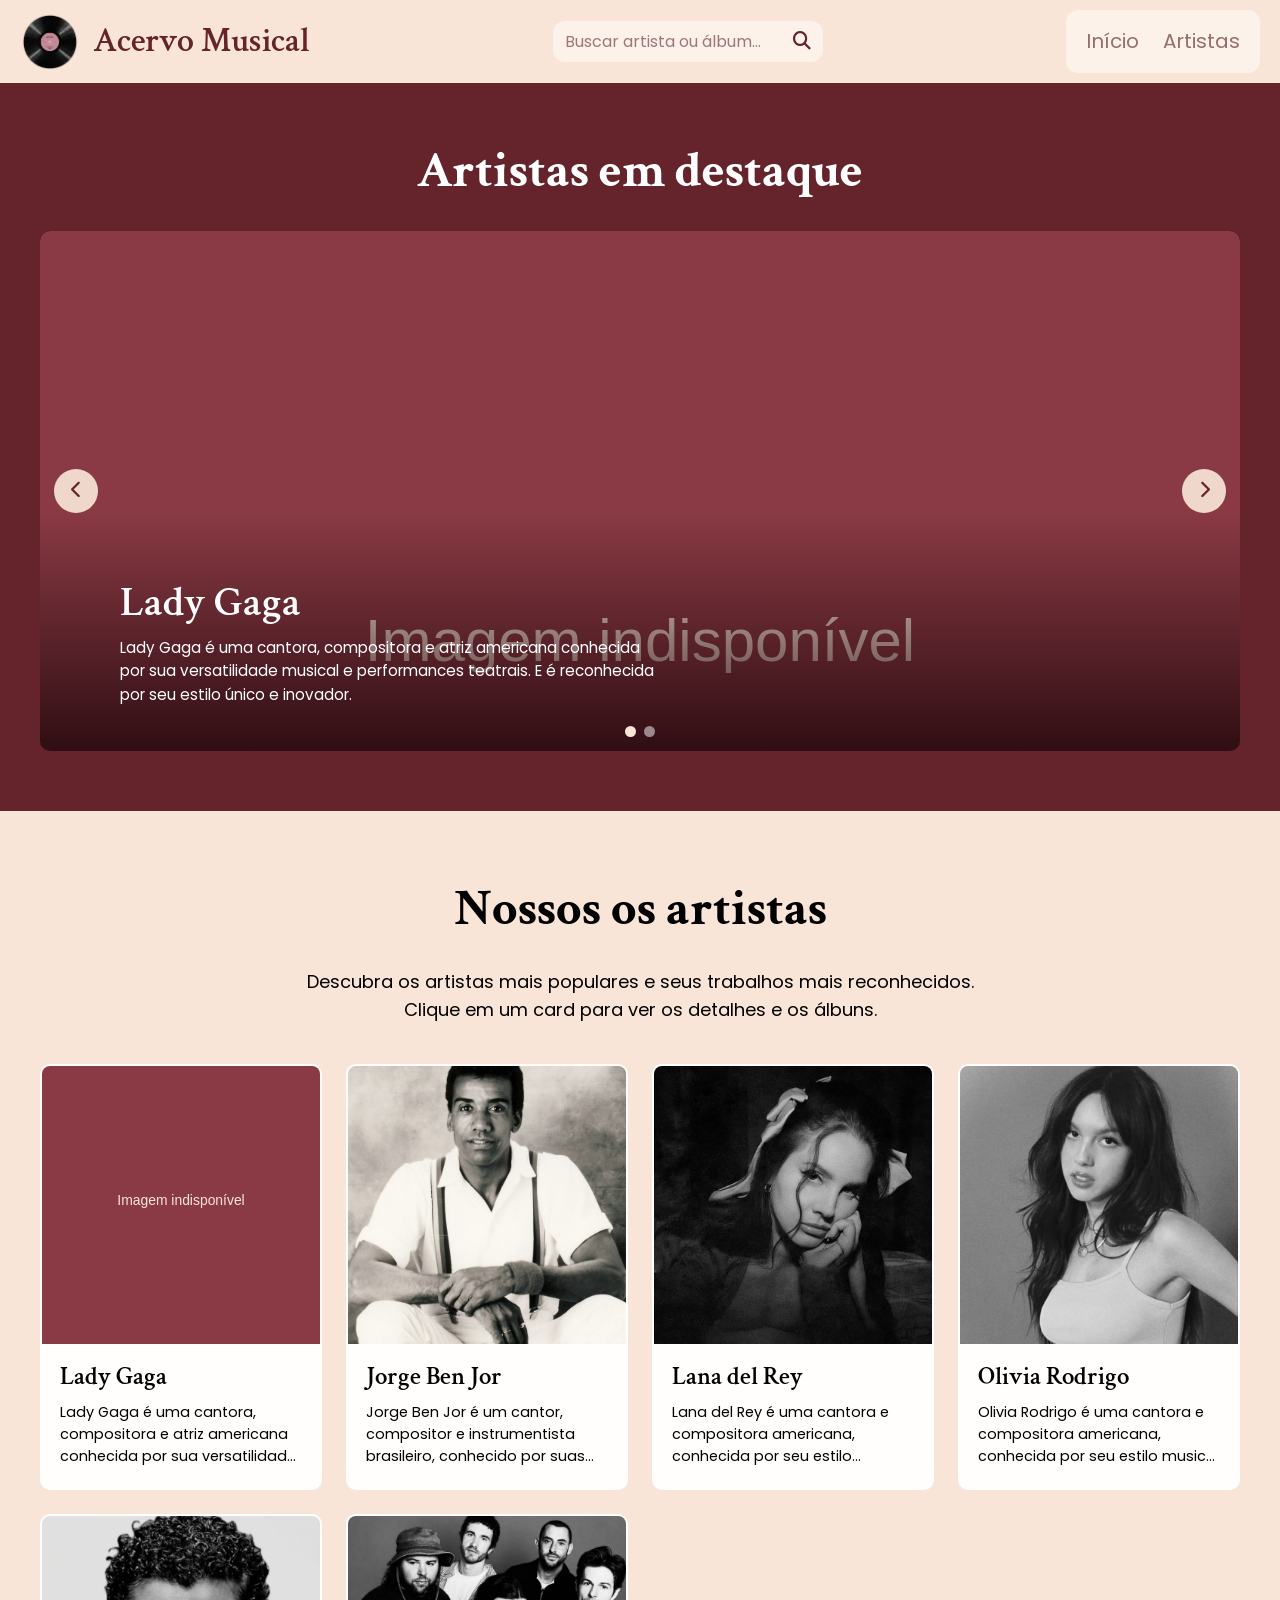
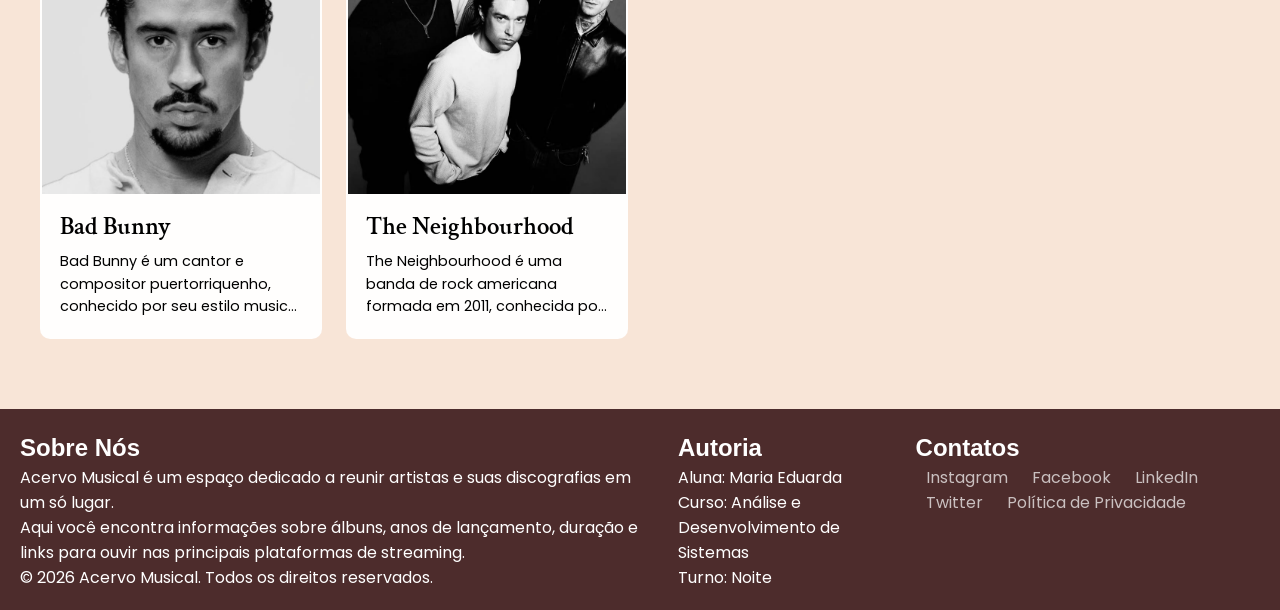
==== commit 2cb2f871: "autualização" ====
--- a/index.html
+++ b/index.html
@@ -36,7 +36,7 @@
     <main>
         <!-- Tela 1: itens em destaque (carrossel) -->
         <section class="secao-destaques" id="inicio" aria-labelledby="titulo-destaques">
-            <h2 class="titulosecao" id="titulo-destaques">Em destaque</h2>
+            <h2 class="titulosecao" id="titulo-destaques">Artistas em destaque</h2>
             <div class="carrossel" id="carrossel" aria-roledescription="carrossel">
                 <div class="carrossel-trilho" id="carrossel-trilho"></div>
                 <button class="carrossel-seta anterior" id="seta-anterior" aria-label="Destaque anterior">
@@ -51,24 +51,33 @@
 
         <!-- Tela 1: todos os itens (grade de cards) -->
         <section class="secao-artistas" id="artistas" aria-labelledby="titulo-artistas">
-            <h2 class="titulosecao" id="titulo-artistas">Todos os artistas</h2>
+            <h2 class="titulosecao" id="titulo-artistas">Nossos os artistas</h2>
             <p class="introsecao">Descubra os artistas mais populares e seus trabalhos mais reconhecidos. Clique em um card para ver os detalhes e os álbuns.</p>
             <div class="artistasCards" id="lista-artistas"></div>
         </section>
     </main>
 
-    <footer>
-        <div class="footer-links">
-            <a href="#">Sobre Nós</a>
-            <a href="#">Contato</a>
+    <footer> 
+        <div class="sobre">
+             <h2>Sobre Nós</h2>
+            <p>Acervo Musical é um espaço dedicado a reunir artistas e suas discografias em um só lugar.<br>Aqui você encontra informações sobre álbuns, anos de lançamento, duração e links para ouvir nas principais plataformas de streaming.</p>
+            <p>&copy; 2026 Acervo Musical. Todos os direitos reservados.</p>
+        </div>
+        <div class="autoria">
+            <h2>Autoria</h2>
+            <p>Aluna: Maria Eduarda</p>
+            <p>Curso: Análise e Desenvolvimento de Sistemas</p>
+            <p>Turno: Noite</p>
+        </div>      
+            <div class="footer-links">
+            <h2> Contatos</h2>
+            <a href="#">Instagram</a>
+            <a href="#">Facebook</a>
+            <a href="#">LinkedIn</a>
+            <a href="#">Twitter</a>
             <a href="#">Política de Privacidade</a>
         </div>
-        <div class="social-media">
-            <a href="#">Facebook</a>
-            <a href="#">Twitter</a>
-            <a href="#">Instagram</a>
-        </div>
-        <p>&copy; 2026 Acervo Musical. Todos os direitos reservados.</p>
+        
     </footer>
 </body>
 </html>
--- a/assets/css/style.css
+++ b/assets/css/style.css
@@ -373,14 +373,21 @@
     background-color: var(--vinho-escuro);
     color: #fff;
     padding: 20px;
-    text-align: center;
-}
+    display: flex;
+    justify-content: space-between;
+    align-items: flex-start;
+    gap: 20px;
+    
+}
+
 .footer-links { margin-bottom: 10px; }
 .footer-links a,
 .social-media a {
     color: #fff;
     margin: 0 10px;
 }
+
+
 
 /* ---------- Responsivo ---------- */
 @media (max-width: 900px) {
